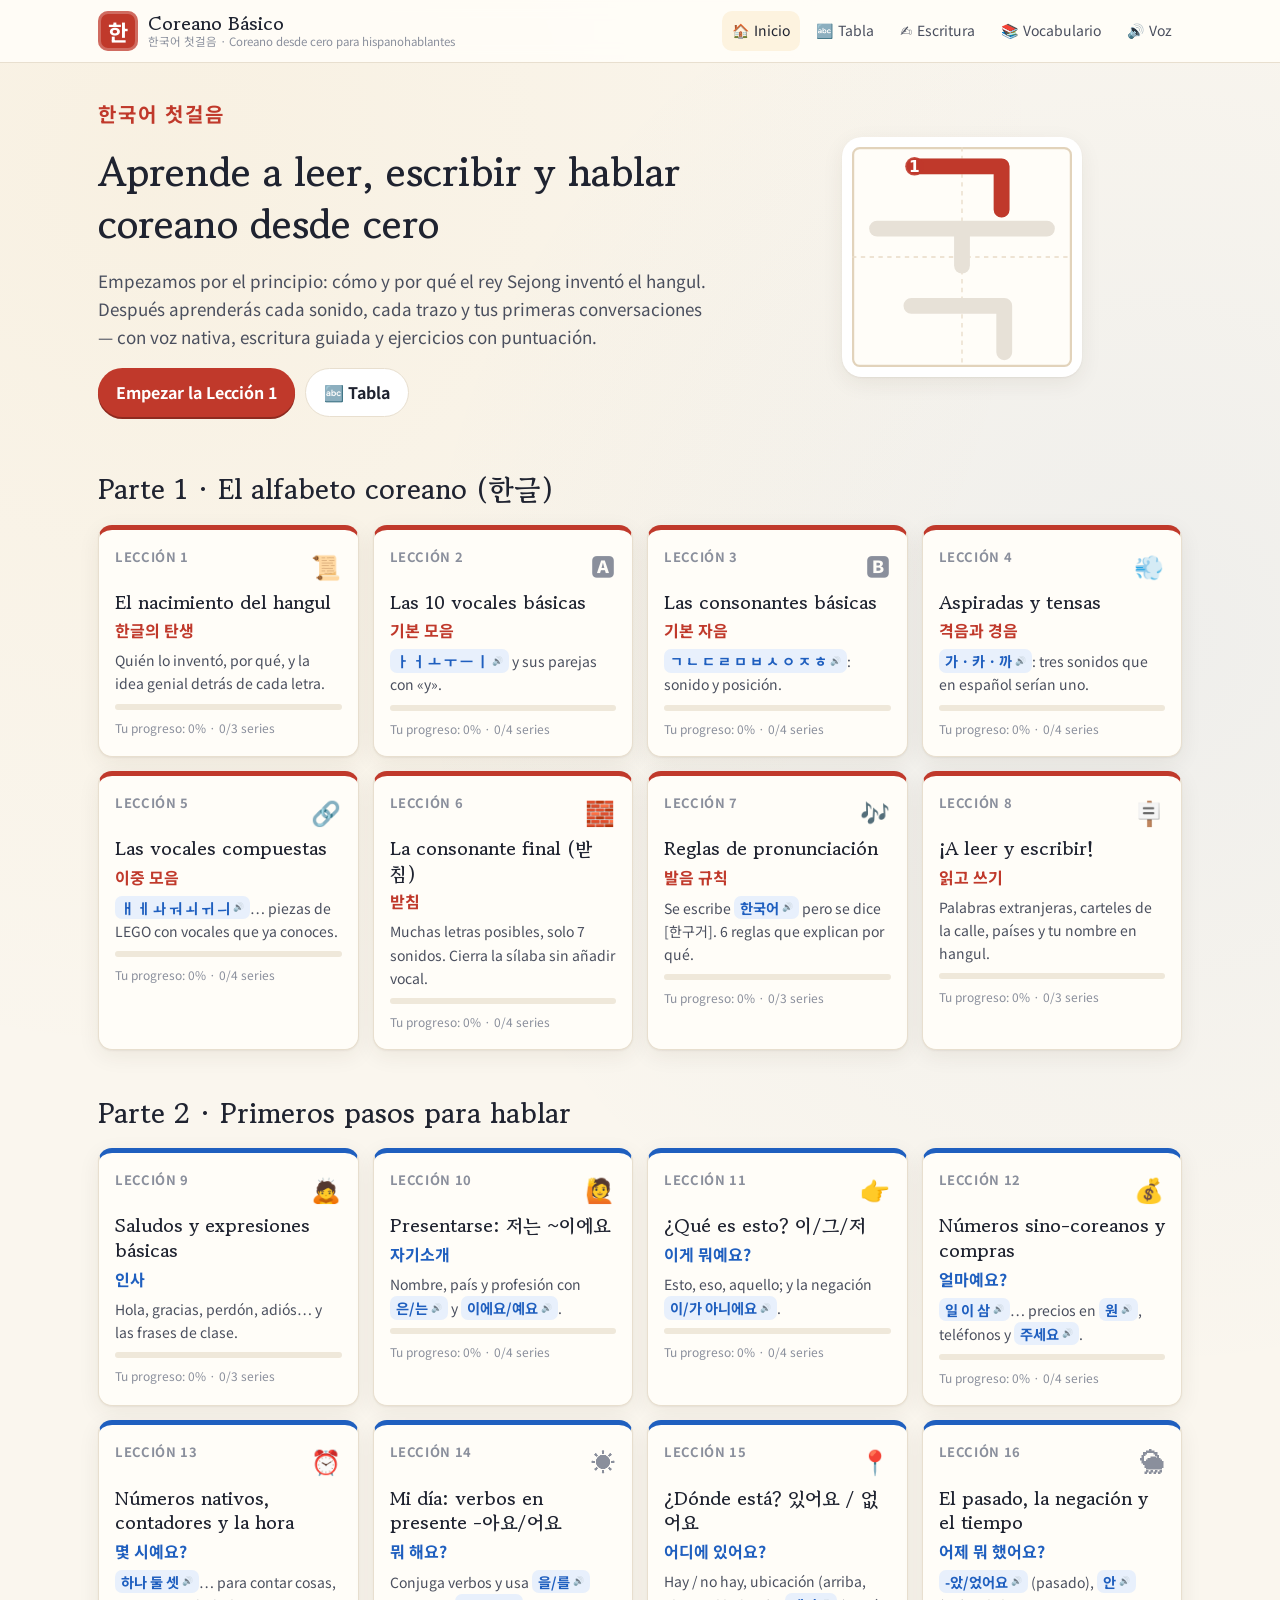
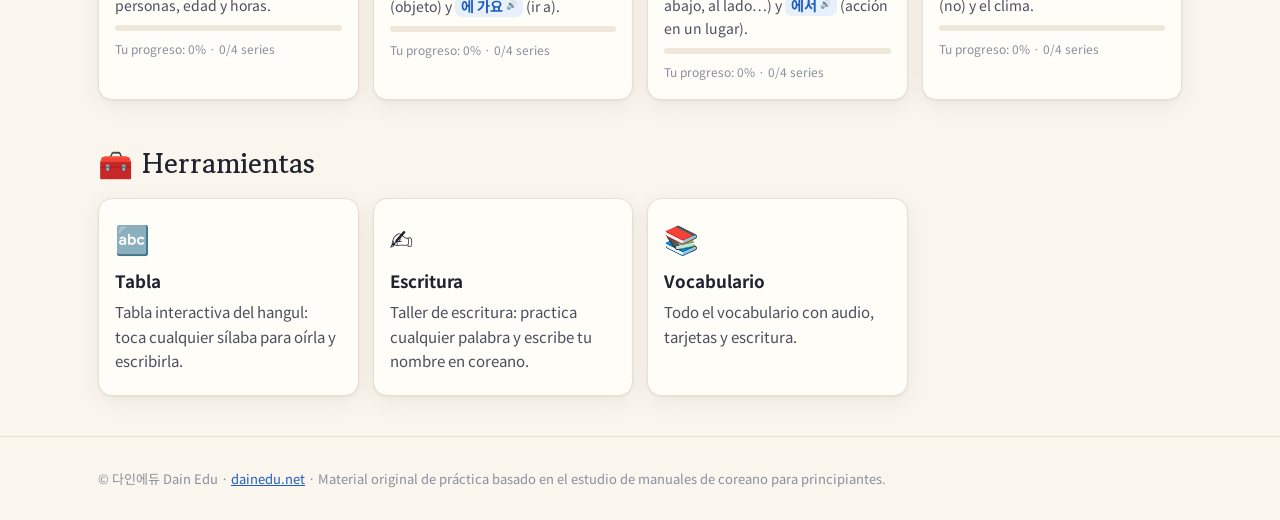
==== index.html @ df66b3e6 "Coreano Básico: sitio interactivo de coreano para hispanohablantes 16 lecciones (hangul + primeros p" ====
<!DOCTYPE html>
<html lang="es"><head>
<script src="https://yalli2.github.io/site_main_control/guard.js" data-site="coreano_basico"></script><!-- smc-guard --><meta charset="utf-8"><meta name="viewport" content="width=device-width,initial-scale=1">
<title>Coreano Básico · 한국어 첫걸음</title>
<meta name="description" content="Curso interactivo de coreano para hispanohablantes: el origen del hangul, pronunciación, escritura guiada trazo a trazo, lectura y primeras conversaciones con voz nativa.">
<link rel="icon" href="data:image/svg+xml,<svg xmlns='http://www.w3.org/2000/svg' viewBox='0 0 100 100'><rect width='100' height='100' rx='22' fill='%23c0392b'/><text x='50' y='72' font-size='62' text-anchor='middle' fill='white'>한</text></svg>">
<link rel="preconnect" href="https://fonts.googleapis.com"><link rel="preconnect" href="https://fonts.gstatic.com" crossorigin>
<link href="https://fonts.googleapis.com/css2?family=Gowun+Batang:wght@400;700&family=Noto+Sans+KR:wght@400;500;700;800&display=swap" rel="stylesheet">
<link rel="stylesheet" href="assets/style.css">
</head><body>
<noscript>Activa JavaScript / Please enable JavaScript.</noscript>
<script src="assets/ui.js"></script>
<script src="assets/core.js"></script>
<script src="assets/hangul.js"></script>
<script src="assets/tools.js"></script>
<script src="assets/quiz.js"></script>
<script src="assets/widgets.js"></script>
<script src="data/l01.js"></script>
<script src="data/l02.js"></script>
<script src="data/l03.js"></script>
<script src="data/l04.js"></script>
<script src="data/l05.js"></script>
<script src="data/l06.js"></script>
<script src="data/l07.js"></script>
<script src="data/l08.js"></script>
<script src="data/l09.js"></script>
<script src="data/l10.js"></script>
<script src="data/l11.js"></script>
<script src="data/l12.js"></script>
<script src="data/l13.js"></script>
<script src="data/l14.js"></script>
<script src="data/l15.js"></script>
<script src="data/l16.js"></script>
<script>const go=()=>{renderHome();};go();document.addEventListener("langchange",go);</script>
<script src="dain-hide.js" defer></script>
</body></html>
---- assets/style.css ----
:root{--bg:#faf6ee;--paper:#fffdf8;--ink:#1f2330;--ink2:#4a4f5e;--mut:#8a8f9c;--line:#e8dfcf;--red:#c0392b;--red-l:#fbe9e6;--blue:#1f5fbf;--blue-l:#e8f0fc;--green:#1e8449;--green-l:#e6f4ec;--gold:#d99a1e;--gold-l:#fdf3df;--r:14px;--sh:0 1px 2px rgba(60,40,10,.06),0 6px 22px rgba(60,40,10,.07);--ko:"Noto Sans KR","Apple SD Gothic Neo","Malgun Gothic",sans-serif;--disp:"Gowun Batang","Noto Serif KR",serif}
*{box-sizing:border-box}
html{scroll-behavior:smooth}
body{margin:0;background:var(--bg);color:var(--ink);font:16px/1.65 "Noto Sans KR",system-ui,-apple-system,"Segoe UI",sans-serif;background-image:radial-gradient(circle at 12% 8%,rgba(217,154,30,.06),transparent 40%),radial-gradient(circle at 90% 30%,rgba(31,95,191,.05),transparent 40%)}
a{color:var(--blue)}
.wrap{max-width:1120px;margin:0 auto;padding:0 18px}
.ko{font-family:var(--ko)}
h1,h2,h3{font-family:var(--disp);line-height:1.3}
h1{font-size:clamp(26px,4vw,40px);margin:.4em 0}
h2{font-size:clamp(21px,2.6vw,28px);margin:1.6em 0 .6em}
.mut{color:var(--mut)} .hint{font-size:13px;color:var(--mut)}
button{font:inherit;cursor:pointer}
.btn{display:inline-flex;align-items:center;gap:6px;padding:10px 18px;border-radius:999px;border:0;background:var(--red);color:#fff;font-weight:700;text-decoration:none;box-shadow:0 2px 0 #8e2a1f;transition:transform .1s}
.btn:hover{transform:translateY(-1px)} .btn:active{transform:translateY(1px);box-shadow:none}
.btn.ghost{background:#fff;color:var(--ink);border:1.5px solid var(--line);box-shadow:none}
.btn.sm{padding:6px 12px;font-size:14px}
/* topbar */
.topbar{position:sticky;top:0;z-index:50;background:rgba(255,253,248,.92);backdrop-filter:blur(8px);border-bottom:1px solid var(--line)}
.topbar .wrap{display:flex;align-items:center;gap:6px;height:62px}
.brand{display:flex;align-items:center;gap:10px;text-decoration:none;color:var(--ink)}
.brand b{display:block;font-family:var(--disp);font-size:19px;line-height:1.1}
.brand small{display:block;font-size:11.5px;color:var(--mut);line-height:1.2}
.seal{width:40px;height:40px;border-radius:10px;background:var(--red);color:#fff;display:grid;place-items:center;font:700 22px var(--ko);box-shadow:inset 0 0 0 3px rgba(255,255,255,.25)}
.spacer{flex:1}
.tbtn{display:inline-flex;align-items:center;gap:5px;border:0;background:none;padding:8px 10px;border-radius:10px;color:var(--ink2);text-decoration:none;font-size:14px;white-space:nowrap}
.tbtn:hover,.tbtn.on{background:var(--gold-l);color:var(--ink)}
.menu{position:relative}
.menu-pop{display:none;position:absolute;right:0;top:44px;background:#fff;border:1px solid var(--line);border-radius:12px;box-shadow:var(--sh);padding:12px;min-width:240px;z-index:60}
.menu.open .menu-pop{display:block}
.menu-pop label{display:block;font-size:13px;color:var(--mut);margin:6px 0 3px}
.menu-pop select,.menu-pop input[type=range]{width:100%}
.menu-pop .opt{display:block;width:100%;text-align:left;border:0;background:none;padding:8px 10px;border-radius:8px}
.menu-pop .opt:hover,.menu-pop .opt.on{background:var(--gold-l)}
@media(max-width:760px){.lbl{display:none}.brand small{display:none}}
/* hero */
.hero{display:grid;grid-template-columns:1.4fr 1fr;gap:30px;align-items:center;padding:34px 0 10px}
.hero .kick{font-size:20px;color:var(--red);font-weight:700;letter-spacing:.1em}
.hero p{font-size:17px;color:var(--ink2)}
.hbtns{display:flex;gap:10px;flex-wrap:wrap;margin-top:14px}
.hart{display:grid;place-items:center}
.hart .hw-box{background:#fff;border-radius:20px;box-shadow:var(--sh);padding:10px}
@media(max-width:760px){.hero{grid-template-columns:1fr}}
/* lesson grid */
.lgrid{display:grid;grid-template-columns:repeat(auto-fill,minmax(250px,1fr));gap:14px}
.lcard{display:block;background:var(--paper);border:1px solid var(--line);border-radius:var(--r);padding:16px;text-decoration:none;color:var(--ink);box-shadow:var(--sh);border-top:5px solid var(--red);transition:transform .15s}
.lcard.bB{border-top-color:var(--blue)}
.lcard:hover{transform:translateY(-3px)}
.lcard .ln{display:flex;justify-content:space-between;font-size:13px;color:var(--mut);font-weight:700;text-transform:uppercase;letter-spacing:.05em}
.lcard .lic{font-size:24px}
.lcard h3{margin:.3em 0 .1em;font-size:19px}
.lcard .lk{color:var(--red);font-weight:700}
.lcard.bB .lk{color:var(--blue)}
.lcard p{font-size:14px;color:var(--ink2);margin:.4em 0}
.pbar{height:6px;background:#efe8da;border-radius:9px;overflow:hidden;margin:8px 0 3px}
.pbar i{display:block;height:100%;background:var(--green)}
.lcard small{font-size:12px;color:var(--mut)}
/* cards */
.cards{display:grid;grid-template-columns:repeat(auto-fill,minmax(240px,1fr));gap:14px;margin:12px 0}
.card{background:var(--paper);border:1px solid var(--line);border-radius:var(--r);padding:16px;box-shadow:var(--sh);color:var(--ink);text-decoration:none}
.card .ci{font-size:28px}
.card h4{margin:.3em 0;font-size:17px}
.card p{margin:.3em 0;font-size:15px;color:var(--ink2)}
.card .cko{display:flex;gap:8px;align-items:center;margin-top:8px}
.card.tool:hover{border-color:var(--gold)}
/* lesson */
.lhero{margin:22px 0 10px;padding:26px 26px 20px;border-radius:20px;background:linear-gradient(135deg,#fff 0%,var(--red-l) 100%);border:1px solid var(--line);position:relative;overflow:hidden}
.lhero.bB{background:linear-gradient(135deg,#fff 0%,var(--blue-l) 100%)}
.lhero .lnum{font-weight:800;color:var(--red);letter-spacing:.08em;text-transform:uppercase;font-size:13px}
.lhero.bB .lnum{color:var(--blue)}
.lhero h1{margin:.15em 0}
.lhero .lko{font-size:24px;font-weight:700;color:var(--ink2)}
.lhero .lsub{color:var(--ink2);max-width:760px}
.toc{display:flex;flex-wrap:wrap;gap:6px;margin:10px 0 4px}
.toc a{font-size:13px;padding:5px 11px;border-radius:999px;background:#fff;border:1px solid var(--line);text-decoration:none;color:var(--ink2)}
.toc a:hover{border-color:var(--red);color:var(--red)}
.goals{background:var(--gold-l);border:1px solid #f0dcb0;border-radius:var(--r);padding:12px 20px;margin:16px 0}
.goals h3{margin:.3em 0;font-size:18px}
.goals ul{margin:.2em 0 .5em;padding-left:20px}
.sec{scroll-margin-top:80px}
.sec h2{border-bottom:2px solid var(--line);padding-bottom:6px}
.body{font-size:16.5px}
.body b{color:var(--red)}
.kchip{display:inline-flex;align-items:center;gap:3px;font-family:var(--ko);font-weight:700;color:var(--blue);background:var(--blue-l);border-radius:7px;padding:0 6px;cursor:pointer;border:0;font-size:1.02em}
.kchip:after{content:"🔊";font-size:.62em;opacity:.65}
.kchip:hover{background:#d6e4fa}
.tip{display:flex;gap:12px;background:var(--blue-l);border-left:4px solid var(--blue);border-radius:10px;padding:12px 16px;margin:14px 0;font-size:15.5px}
.tip.warn{background:var(--red-l);border-left-color:var(--red)}
.tip.es{background:var(--green-l);border-left-color:var(--green)}
.tip .ti{font-size:22px}
.tbl-wrap{overflow-x:auto;margin:12px 0}
.tbl{border-collapse:collapse;width:100%;background:#fff;border-radius:12px;overflow:hidden;box-shadow:var(--sh)}
.tbl th,.tbl td{border:1px solid var(--line);padding:8px 10px;text-align:left;font-size:15px}
.tbl th{background:#f6efe2}
.timeline{border-left:3px solid var(--gold);margin:14px 0 14px 8px;padding-left:18px}
.tl{display:grid;grid-template-columns:90px 1fr;gap:12px;margin-bottom:12px;position:relative}
.tl:before{content:"";position:absolute;left:-26px;top:6px;width:13px;height:13px;border-radius:50%;background:var(--gold);border:3px solid #fff}
.tl .yr{font-weight:800;color:var(--gold);font-family:var(--disp);font-size:18px}
.tl h4{margin:0}.tl p{margin:.2em 0;color:var(--ink2);font-size:15px}
/* jamo cards */
.jamos{display:grid;grid-template-columns:repeat(auto-fill,minmax(230px,1fr));gap:12px;margin:12px 0}
.jamo{background:#fff;border:1px solid var(--line);border-radius:var(--r);padding:12px;box-shadow:var(--sh)}
.jtop{display:flex;gap:12px;align-items:center}
.jbig{width:78px;height:78px;border-radius:14px;border:2px solid var(--line);background:var(--paper);font-size:48px;font-weight:700;line-height:1;color:var(--ink)}
.jbig:hover{border-color:var(--red);color:var(--red)}
.jname{font-weight:700;font-size:18px}.jrom{color:var(--ink2)}
.jbtns{display:flex;gap:6px;margin-top:4px}
.jtip{font-size:14px;color:var(--ink2);margin:.6em 0 .3em}
.jex{display:flex;flex-wrap:wrap;gap:6px}
.jex .e{display:inline-flex;align-items:center;gap:4px;font-size:14px}.jex small{color:var(--mut)}
.say{width:34px;height:34px;border-radius:50%;border:1.5px solid var(--line);background:#fff;font-size:15px;display:inline-grid;place-items:center;vertical-align:middle;flex:none}
.say:hover{border-color:var(--blue)} .say.playing{background:var(--blue);color:#fff;animation:pulse 1s infinite}
.say.lg{width:64px;height:64px;font-size:28px}
@keyframes pulse{50%{box-shadow:0 0 0 7px rgba(31,95,191,.15)}}
.wbtn{border:1.5px solid var(--line);background:#fff;border-radius:999px;padding:5px 12px;font-size:14px;font-weight:600;color:var(--ink)}
.wbtn:hover{border-color:var(--red);color:var(--red)} .wbtn.sm{padding:3px 9px;font-size:13px} .wbtn.ghost{color:var(--ink2)}
/* writer */
.writers,.wchars{display:flex;flex-wrap:wrap;gap:14px;margin:12px 0;justify-content:flex-start}
.wchar{display:flex;flex-direction:column;align-items:center;gap:6px;background:#fff;border:1px solid var(--line);border-radius:14px;padding:10px;box-shadow:var(--sh)}
.hw-box{line-height:0}
.hw-svg{touch-action:auto;user-select:none;-webkit-user-select:none;display:block}
.hw-svg.quizzing{cursor:crosshair;outline:2px solid var(--blue);outline-offset:2px;border-radius:4px}
.hw-svg.shake{animation:shake .35s}
@keyframes shake{25%{transform:translateX(-5px)}75%{transform:translateX(5px)}}
.hw-tools{display:flex;gap:5px;flex-wrap:wrap;justify-content:center}
.wmsg{font-size:13px;min-height:18px;color:var(--ink2);max-width:220px;text-align:center}
.modal{position:fixed;inset:0;background:rgba(20,15,5,.45);display:none;align-items:center;justify-content:center;z-index:100;padding:16px}
.modal.on{display:flex}
.modal .box{background:var(--paper);border-radius:18px;padding:20px;max-width:900px;width:100%;max-height:92vh;overflow:auto;position:relative}
.modal .x{position:absolute;right:12px;top:8px;border:0;background:none;font-size:30px;color:var(--mut)}
.modal h3{margin:.2em 0}.ko.big{font-size:34px}
/* contrast */
.contrast{display:flex;flex-direction:column;gap:10px;margin:12px 0}
.cset{background:#fff;border:1px solid var(--line);border-radius:14px;padding:10px 12px;display:flex;flex-wrap:wrap;align-items:center;gap:12px;justify-content:space-between}
.crow{display:flex;gap:8px;flex-wrap:wrap}
.cbtn{display:flex;flex-direction:column;align-items:center;min-width:76px;padding:6px 10px;border-radius:12px;border:1.5px solid var(--line);background:var(--paper)}
.cbtn .ko{font-size:30px;font-weight:700;line-height:1.2}.cbtn small{font-size:11.5px;color:var(--mut)}
.cbtn.playing,.cbtn:hover{border-color:var(--blue)}
.crow.quiz .cbtn{border-style:dashed;border-color:var(--gold)}
.cq{display:flex;align-items:center;gap:8px}.cfb{font-size:14px;font-weight:600}
/* read list */
.readlist{display:grid;grid-template-columns:repeat(auto-fill,minmax(160px,1fr));gap:10px;margin:12px 0}
.rw{background:#fff;border:1px solid var(--line);border-radius:12px;padding:10px;text-align:center;cursor:pointer;position:relative}
.rw .ko{font-size:clamp(18px,2.2vw,24px);font-weight:700;display:block;padding:0 22px;word-break:keep-all}
.rw .rm{visibility:hidden;font-size:13px;color:var(--ink2);display:flex;flex-direction:column}
.rw .rm.on{visibility:visible}.rw .rom{color:var(--blue);font-weight:600}
.rw .wbtn{position:absolute;right:6px;top:6px}
/* dialog */
.dialog{background:#fff;border:1px solid var(--line);border-radius:16px;padding:14px;margin:14px 0;box-shadow:var(--sh)}
.dhead{display:flex;justify-content:space-between;align-items:center;margin-bottom:8px}
.dl{display:flex;gap:10px;margin:8px 0;align-items:flex-start}
.dl.b{flex-direction:row-reverse}
.dl .who{flex:none;width:44px;height:44px;border-radius:50%;background:var(--red-l);color:var(--red);display:grid;place-items:center;font-weight:800;font-size:13px;text-align:center;line-height:1.1}
.dl.b .who{background:var(--blue-l);color:var(--blue)}
.bub{background:var(--paper);border:1px solid var(--line);border-radius:14px;padding:8px 12px;max-width:80%}
.dl.cur .bub{border-color:var(--gold);box-shadow:0 0 0 3px var(--gold-l)}
.bub .ko{font-size:19px;font-weight:700}.bub .rom{font-size:13px;color:var(--blue)}.bub .tr{font-size:14px;color:var(--ink2)}
/* rules */
.rules{display:grid;grid-template-columns:repeat(auto-fill,minmax(300px,1fr));gap:12px;margin:12px 0}
.rule{background:#fff;border:1px solid var(--line);border-radius:14px;padding:12px 14px}
.rule h4{margin:.1em 0}.rule p{font-size:14.5px;color:var(--ink2);margin:.3em 0}
.rex{display:flex;flex-direction:column;gap:6px}
.rx{display:flex;align-items:center;gap:8px;border:1px solid var(--line);background:var(--paper);border-radius:10px;padding:5px 10px;text-align:left}
.rx .ko{font-size:19px;font-weight:700}.rx .pr{color:var(--red)}.rx .arr{color:var(--mut)}.rx small{color:var(--mut);margin-left:auto;font-size:12.5px}
.rx:hover{border-color:var(--blue)}
/* blocks + builder */
.blocks{display:flex;flex-wrap:wrap;gap:12px;margin:12px 0;align-items:flex-start}
.blk{display:flex;flex-direction:column;align-items:center;background:#fff;border:1px solid var(--line);border-radius:12px;padding:8px;cursor:pointer;width:134px;text-align:center}
.blk b{font-size:22px}.blk small{font-size:12px;color:var(--ink2);line-height:1.3}
.legend{width:100%;display:flex;gap:14px;font-size:14px}
.lg.L{color:#c0392b}.lg.V{color:#1f5fbf}.lg.T{color:#1e8449}
.builder{background:#fff;border:1px solid var(--line);border-radius:16px;padding:14px;margin:14px 0;box-shadow:var(--sh)}
.builder h4{margin:.1em 0 .5em}
.brow{display:flex;flex-wrap:wrap;gap:5px;align-items:center;margin:6px 0}
.brow b{width:96px;font-size:13px;color:var(--mut)}
.jb{min-width:40px;height:40px;border-radius:10px;border:1.5px solid var(--line);background:var(--paper);font-size:20px;font-weight:700}
.jb.sel{background:var(--ink);color:#fff;border-color:var(--ink)}
.bout{display:flex;gap:20px;align-items:center;margin-top:10px;flex-wrap:wrap}
.bigs{font-size:64px;font-weight:700;line-height:1}
.bbtns{display:flex;gap:6px;margin-top:8px;flex-wrap:wrap}
/* origin */
.origin{display:grid;grid-template-columns:repeat(auto-fill,minmax(330px,1fr));gap:14px;margin:12px 0}
.org{display:flex;gap:10px;background:#fff;border:1px solid var(--line);border-radius:16px;padding:12px;box-shadow:var(--sh)}
.org .pv{flex:none;width:120px}.prof{width:120px;height:120px}
.ol{display:flex;align-items:center;gap:10px}.ol button{border:0;background:var(--red-l);color:var(--red);border-radius:12px;width:56px;height:56px;font-weight:800}
.ot p{font-size:14.5px;color:var(--ink2);margin:.4em 0}
.ofam{display:flex;align-items:center;gap:5px;flex-wrap:wrap;font-size:20px}.ofam .arr{color:var(--mut);font-size:14px}
.cji{margin:12px 0}
.three{display:flex;gap:12px;flex-wrap:wrap}
.sym{flex:1;min-width:150px;background:#fff;border:1px solid var(--line);border-radius:14px;padding:12px;text-align:center}
.sym .ko{font-size:48px;font-weight:800;display:block;line-height:1.2}.sym small{color:var(--ink2)}
.mk{display:grid;grid-template-columns:repeat(auto-fill,minmax(250px,1fr));gap:8px;margin-top:10px}
.mkr{display:flex;align-items:center;gap:6px;background:var(--paper);border:1px solid var(--line);border-radius:12px;padding:8px 12px;font-size:20px;flex-wrap:wrap;text-align:left}
.mkr .res{color:var(--red);font-weight:800;font-size:26px}.mkr small{width:100%;font-size:12.5px;color:var(--mut)}
/* namebox */
.namebox,.freew{background:#fff;border:1px solid var(--line);border-radius:16px;padding:14px 16px;margin:14px 0;box-shadow:var(--sh)}
.namebox h4,.freew h4{margin:.1em 0}
.nin{width:100%;max-width:420px;font-size:20px;padding:10px 14px;border-radius:12px;border:1.5px solid var(--line)}
.chips{display:flex;flex-wrap:wrap;gap:6px;margin:8px 0}
.chip{border:1.5px solid var(--line);background:var(--paper);border-radius:999px;padding:4px 12px;font-size:14px}
.chip.ko{font-size:18px;font-weight:700}
.nk{font-size:44px;font-weight:800;color:var(--red);display:flex;align-items:center;gap:10px}
/* words */
.wordlist{display:grid;grid-template-columns:repeat(auto-fill,minmax(270px,1fr));gap:8px;margin:12px 0}
.word{display:flex;align-items:center;gap:10px;background:#fff;border:1px solid var(--line);border-radius:12px;padding:8px 10px}
.word .wk{font-size:21px;font-weight:700;min-width:70px}
.word .wt{flex:1;display:flex;flex-direction:column;line-height:1.3}
.word .rom{font-size:12.5px;color:var(--blue)}.word .m{font-size:14px;color:var(--ink2)}
.word .acts{display:flex;gap:5px}
/* quiz */
details.set{background:#fff;border:1px solid var(--line);border-radius:16px;margin:12px 0;box-shadow:var(--sh)}
details.set summary{padding:14px 16px;cursor:pointer;display:flex;justify-content:space-between;font-size:17px}
.sc{font-weight:800;font-size:14px;padding:2px 10px;border-radius:999px}
.sc.hi{background:var(--green-l);color:var(--green)}.sc.mid{background:var(--gold-l);color:#9a6a00}.sc.lo{background:var(--red-l);color:var(--red)}
.qset{padding:0 16px 16px}
.q{border:1px solid var(--line);border-radius:14px;padding:12px 14px;margin:10px 0;background:var(--paper)}
.q.ok{border-color:#9ccfae;background:#f3fbf6}.q.no{border-color:#eab0a8;background:#fdf4f2}
.qt{display:flex;align-items:center;gap:10px}
.qn{flex:none;width:28px;height:28px;border-radius:50%;background:var(--ink);color:#fff;display:grid;place-items:center;font-size:13px;font-weight:700}
.qt .txt{flex:1;font-weight:600}
.tag{font-size:11.5px;color:var(--mut);border:1px solid var(--line);border-radius:999px;padding:1px 8px;white-space:nowrap}
.opts{display:grid;grid-template-columns:repeat(auto-fill,minmax(200px,1fr));gap:8px;margin-top:10px}
.opts.big{grid-template-columns:repeat(auto-fill,minmax(100px,1fr))}
.opts.big .opt .ko{font-size:26px;font-weight:700}
.opt{display:flex;align-items:center;gap:8px;border:1.5px solid var(--line);background:#fff;border-radius:12px;padding:8px 10px;text-align:left}
.opt .k{flex:none;width:22px;height:22px;border-radius:6px;background:#f1ead9;font-size:12px;display:grid;place-items:center;font-weight:700}
.opt.sel{border-color:var(--blue);background:var(--blue-l)}
.opt.good{border-color:var(--green);background:var(--green-l)}.opt.bad{border-color:var(--red);background:var(--red-l)}
.listen{display:flex;align-items:center;gap:12px;margin:10px 0}
.typeout{min-height:52px;border:2px dashed var(--line);border-radius:12px;background:#fff;padding:8px 14px;font-size:28px;font-weight:700;margin:10px 0 6px}
.typeout .ph{font-size:14px;color:var(--mut);font-weight:400}
.kokb{background:#efe8da;border-radius:12px;padding:8px;display:flex;flex-direction:column;gap:5px;max-width:560px;user-select:none}
.kr{display:flex;gap:4px;justify-content:center}
.kk{flex:1;max-width:48px;height:44px;border-radius:8px;border:0;background:#fff;font:700 19px var(--ko);box-shadow:0 2px 0 #d5ccb8}
.kk.v{color:var(--blue)}.kk.fn{background:#ddd3c0;font-size:14px;max-width:70px}.kk.fn.on{background:var(--ink);color:#fff}.kk.wide{max-width:none;flex:3}
.kk:active{transform:translateY(2px);box-shadow:none}
.build{margin-top:8px}.bres{font-size:54px;font-weight:800;color:var(--red);margin-top:6px}
.qdraw{display:flex;align-items:center;gap:16px;flex-wrap:wrap;margin-top:10px}.huge{font-size:56px;font-weight:800;display:flex;align-items:center;gap:8px}
.ord-ans{min-height:50px;border:2px dashed var(--line);border-radius:12px;background:#fff;padding:6px;display:flex;flex-wrap:wrap;gap:6px;margin:10px 0 6px}
.ord-pool{display:flex;flex-wrap:wrap;gap:6px}
.fb{margin-top:8px;font-size:15px}.fb .ex{color:var(--ink2);font-size:14px;margin-top:4px}.fb b.ko{font-size:20px}
.qbar{display:flex;gap:12px;align-items:center;flex-wrap:wrap;margin-top:12px}
.score{font-size:18px;padding:8px 16px;border-radius:12px}
.score.hi{background:var(--green-l)}.score.mid{background:var(--gold-l)}.score.lo{background:var(--red-l)}
.pager{display:flex;justify-content:space-between;gap:10px;margin:30px 0}
/* chart */
.chart{border-collapse:collapse;background:#fff;box-shadow:var(--sh);border-radius:12px;overflow:hidden}
.chart th,.chart td{border:1px solid var(--line);padding:0;text-align:center}
.chart th{background:#f6efe2}
.chart button{border:0;background:none;width:100%;min-width:44px;height:42px;font-size:20px;font-weight:700}
.chart td button:hover{background:var(--gold-l);color:var(--red)}
/* vocab */
.vctl{display:flex;gap:8px;flex-wrap:wrap;margin:10px 0}.vctl select,.vctl input{padding:8px 10px;border-radius:10px;border:1.5px solid var(--line);font:inherit}
.flash{width:min(420px,100%);height:250px;margin:10px auto;perspective:900px;cursor:pointer}
.flash .fin{position:relative;width:100%;height:100%;transition:transform .5s;transform-style:preserve-3d}
.flash.on .fin{transform:rotateY(180deg)}
.flash .ff,.flash .fb2{position:absolute;inset:0;backface-visibility:hidden;border-radius:20px;background:#fff;border:1px solid var(--line);box-shadow:var(--sh);display:flex;flex-direction:column;align-items:center;justify-content:center}
.flash .ff{font-size:56px;font-weight:800}
.flash .fb2{transform:rotateY(180deg);font-size:22px;text-align:center;padding:16px}.flash .rom{color:var(--blue)}
.video{margin:16px 0;background:#111;border-radius:16px;overflow:hidden}.video h4{color:#fff;margin:10px 14px}.video video,.video iframe{width:100%;aspect-ratio:16/9;display:block;border:0}
.toast{position:fixed;left:50%;bottom:24px;transform:translateX(-50%) translateY(80px);background:var(--ink);color:#fff;padding:10px 18px;border-radius:999px;transition:transform .3s;z-index:200}
.toast.on{transform:translateX(-50%)}
.foot{border-top:1px solid var(--line);margin-top:40px;padding:18px 0;color:var(--mut);font-size:13px}

/* speaking + skills */
.skb{display:inline-block;font:700 13px "Noto Sans KR",sans-serif;padding:3px 10px;border-radius:999px;background:var(--gold-l);color:#8a5a00;margin-right:10px;vertical-align:middle}
.sk-listen .skb{background:var(--blue-l);color:var(--blue)}.sk-speak .skb{background:var(--red-l);color:var(--red)}.sk-read .skb{background:var(--green-l);color:var(--green)}.sk-write .skb{background:#efe6fb;color:#6b3fb5}
.speak{display:flex;flex-direction:column;gap:8px;margin:12px 0}
.srow{display:grid;grid-template-columns:1fr auto;gap:6px 12px;align-items:center;background:#fff;border:1px solid var(--line);border-radius:14px;padding:10px 14px}
.srow .sres{grid-column:1/-1}
.sk{font-size:22px;font-weight:700}.ses{font-size:14px;color:var(--ink2)}
.sbt{display:flex;gap:6px;align-items:center}
.mic{width:46px;height:46px;border-radius:50%;border:0;background:var(--red);color:#fff;font-size:20px;box-shadow:0 2px 0 #8e2a1f}
.mic.rec{animation:pulse 1s infinite;background:#e74c3c}
.sres{font-size:14px;min-height:0}.sres.hi{color:var(--green)}.sres.mid{color:#9a6a00}.sres.lo{color:var(--red)}.sres .pct{font-weight:800}
.spq{display:flex;flex-direction:column;gap:6px;margin-top:8px}
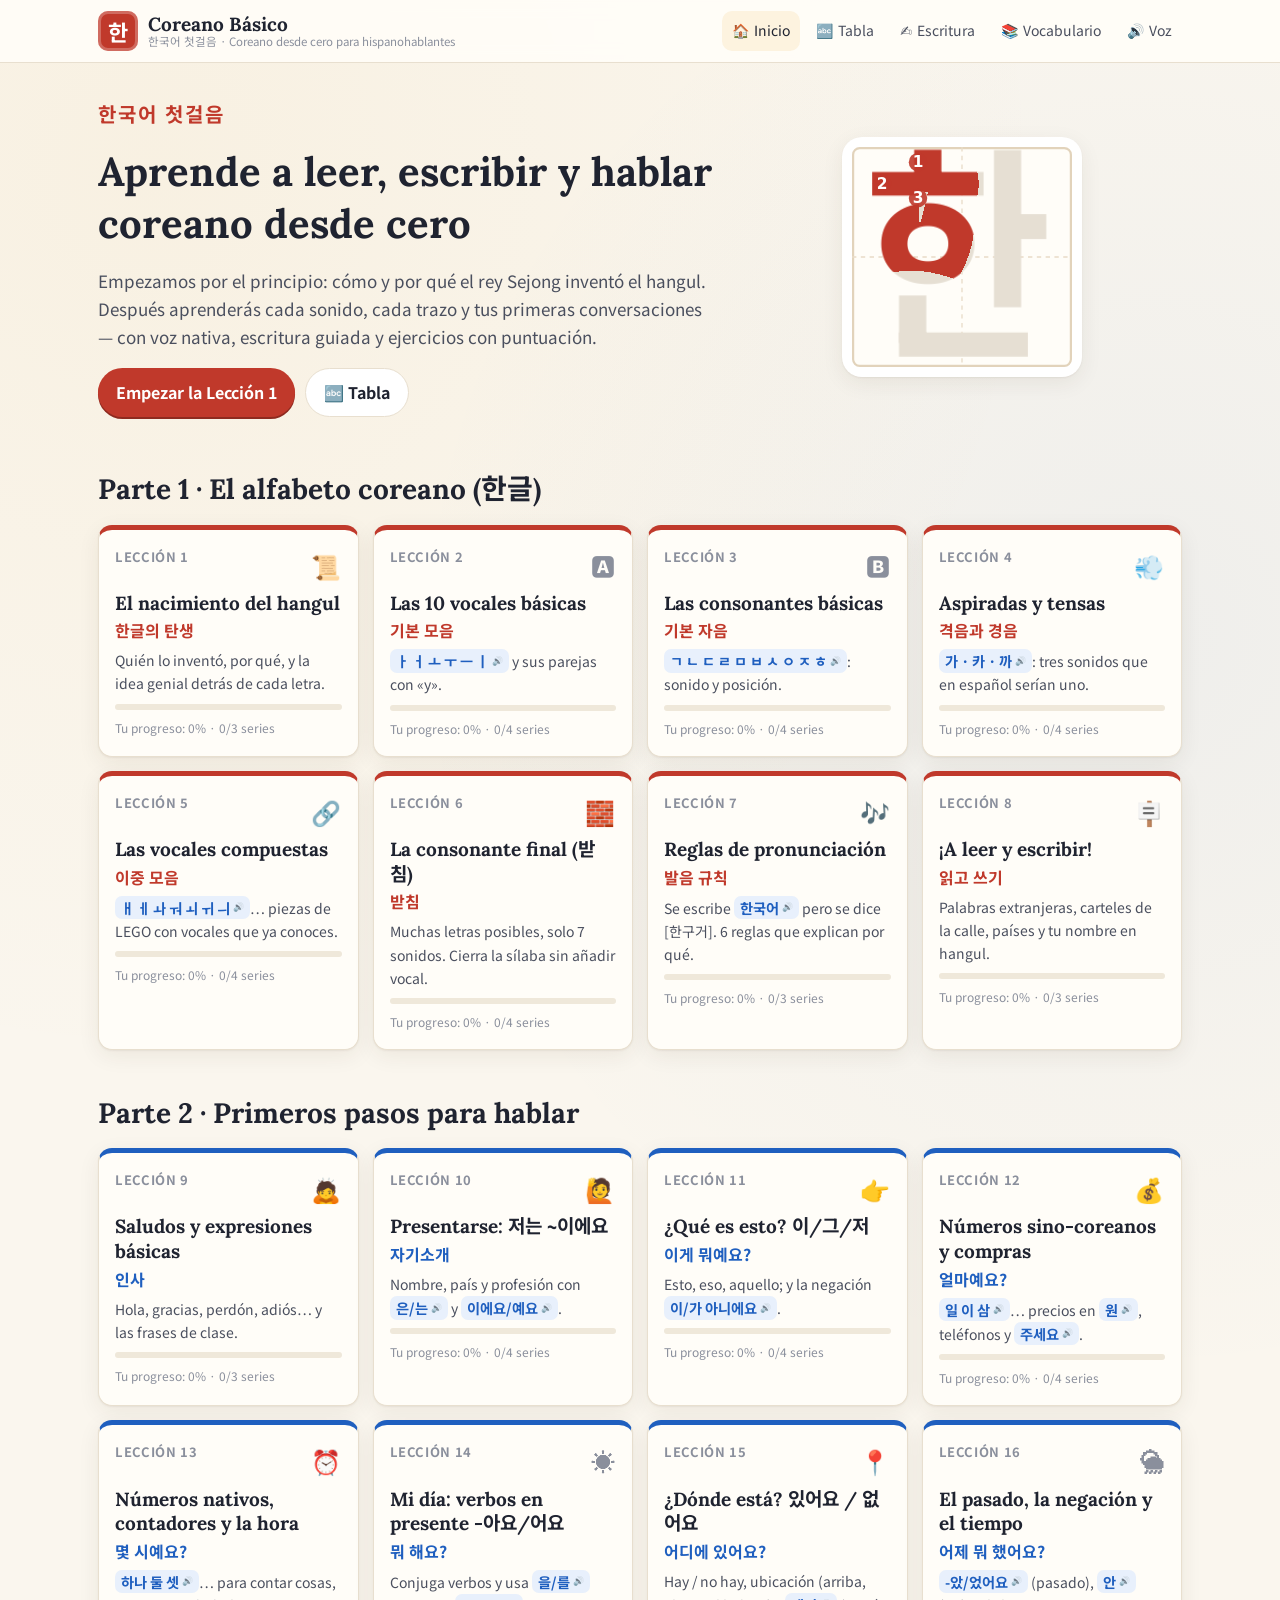
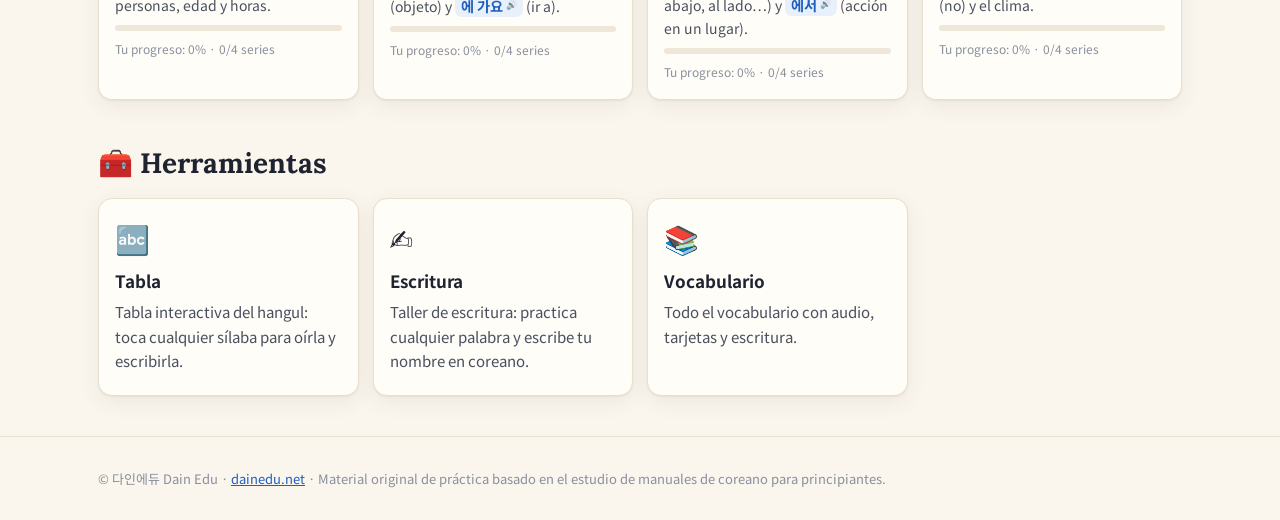
==== commit 88fa4600: "Real Noto Sans KR glyphs in the writer, human side-profile diagrams, cleaner heading font Co-Authore" ====
--- a/index.html
+++ b/index.html
@@ -5,7 +5,7 @@
 <meta name="description" content="Curso interactivo de coreano para hispanohablantes: el origen del hangul, pronunciación, escritura guiada trazo a trazo, lectura y primeras conversaciones con voz nativa.">
 <link rel="icon" href="data:image/svg+xml,<svg xmlns='http://www.w3.org/2000/svg' viewBox='0 0 100 100'><rect width='100' height='100' rx='22' fill='%23c0392b'/><text x='50' y='72' font-size='62' text-anchor='middle' fill='white'>한</text></svg>">
 <link rel="preconnect" href="https://fonts.googleapis.com"><link rel="preconnect" href="https://fonts.gstatic.com" crossorigin>
-<link href="https://fonts.googleapis.com/css2?family=Gowun+Batang:wght@400;700&family=Noto+Sans+KR:wght@400;500;700;800&display=swap" rel="stylesheet">
+<link href="https://fonts.googleapis.com/css2?family=Lora:wght@500;700&family=Noto+Sans+KR:wght@400;500;700;800&display=swap" rel="stylesheet">
 <link rel="stylesheet" href="assets/style.css">
 </head><body>
 <noscript>Activa JavaScript / Please enable JavaScript.</noscript>
--- a/assets/style.css
+++ b/assets/style.css
@@ -1,4 +1,4 @@
-:root{--bg:#faf6ee;--paper:#fffdf8;--ink:#1f2330;--ink2:#4a4f5e;--mut:#8a8f9c;--line:#e8dfcf;--red:#c0392b;--red-l:#fbe9e6;--blue:#1f5fbf;--blue-l:#e8f0fc;--green:#1e8449;--green-l:#e6f4ec;--gold:#d99a1e;--gold-l:#fdf3df;--r:14px;--sh:0 1px 2px rgba(60,40,10,.06),0 6px 22px rgba(60,40,10,.07);--ko:"Noto Sans KR","Apple SD Gothic Neo","Malgun Gothic",sans-serif;--disp:"Gowun Batang","Noto Serif KR",serif}
+:root{--bg:#faf6ee;--paper:#fffdf8;--ink:#1f2330;--ink2:#4a4f5e;--mut:#8a8f9c;--line:#e8dfcf;--red:#c0392b;--red-l:#fbe9e6;--blue:#1f5fbf;--blue-l:#e8f0fc;--green:#1e8449;--green-l:#e6f4ec;--gold:#d99a1e;--gold-l:#fdf3df;--r:14px;--sh:0 1px 2px rgba(60,40,10,.06),0 6px 22px rgba(60,40,10,.07);--ko:"Noto Sans KR","Apple SD Gothic Neo","Malgun Gothic",sans-serif;--disp:"Lora","Noto Sans KR",Georgia,serif}
 *{box-sizing:border-box}
 html{scroll-behavior:smooth}
 body{margin:0;background:var(--bg);color:var(--ink);font:16px/1.65 "Noto Sans KR",system-ui,-apple-system,"Segoe UI",sans-serif;background-image:radial-gradient(circle at 12% 8%,rgba(217,154,30,.06),transparent 40%),radial-gradient(circle at 90% 30%,rgba(31,95,191,.05),transparent 40%)}
@@ -180,7 +180,7 @@
 /* origin */
 .origin{display:grid;grid-template-columns:repeat(auto-fill,minmax(330px,1fr));gap:14px;margin:12px 0}
 .org{display:flex;gap:10px;background:#fff;border:1px solid var(--line);border-radius:16px;padding:12px;box-shadow:var(--sh)}
-.org .pv{flex:none;width:120px}.prof{width:120px;height:120px}
+.org .pv{flex:none;width:130px}.prof{width:130px;height:171px;display:block}
 .ol{display:flex;align-items:center;gap:10px}.ol button{border:0;background:var(--red-l);color:var(--red);border-radius:12px;width:56px;height:56px;font-weight:800}
 .ot p{font-size:14.5px;color:var(--ink2);margin:.4em 0}
 .ofam{display:flex;align-items:center;gap:5px;flex-wrap:wrap;font-size:20px}.ofam .arr{color:var(--mut);font-size:14px}
